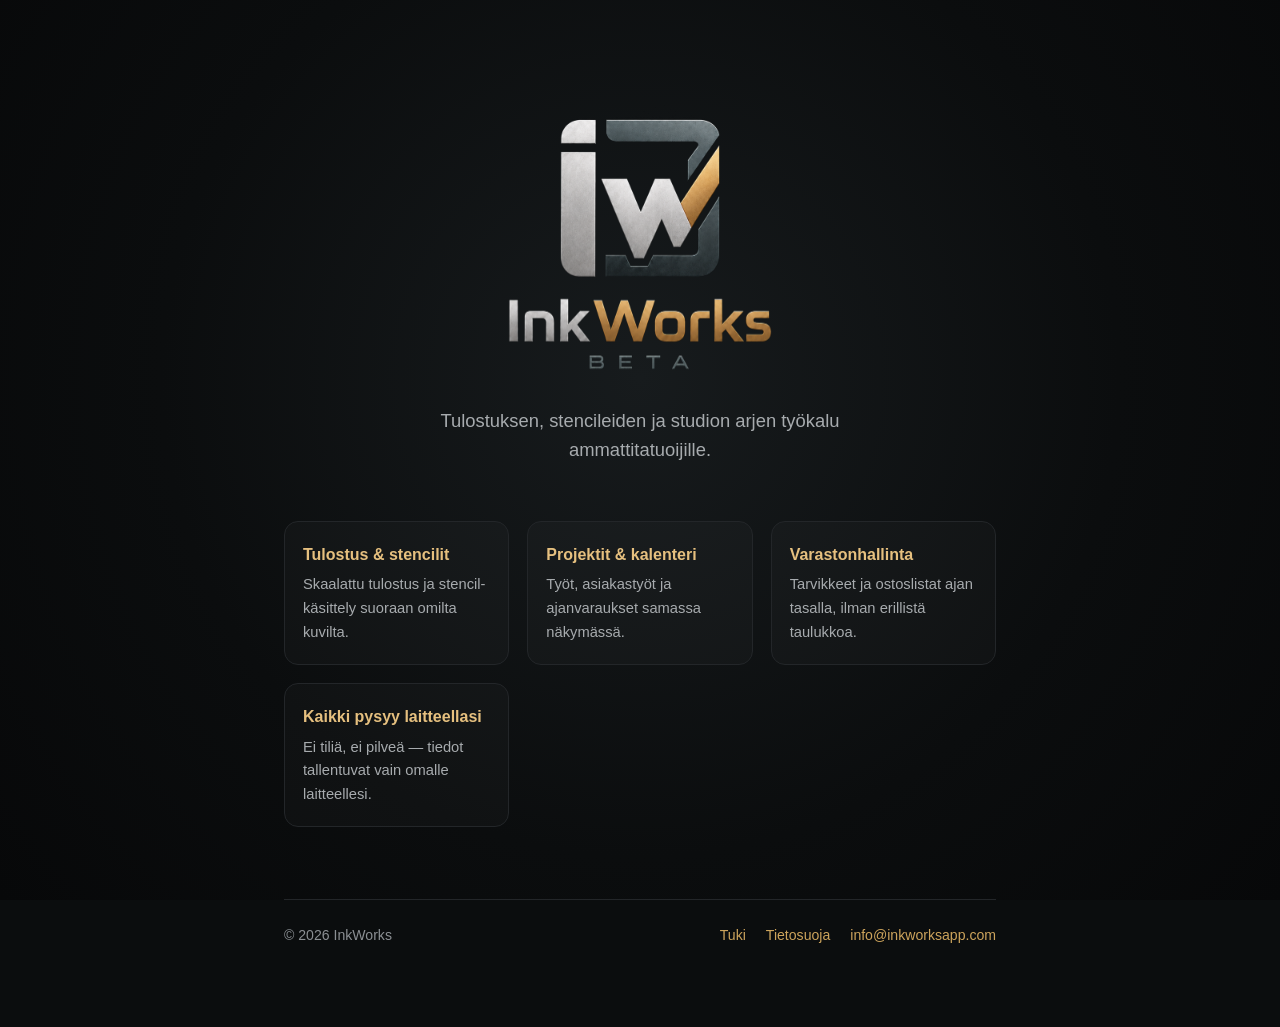
==== index.html @ cb9ce039 "Initial InkWorks support site: home, support, privacy" ====
<!doctype html>
<html lang="fi">
<head>
  <meta charset="utf-8" />
  <meta name="viewport" content="width=device-width, initial-scale=1" />
  <title>InkWorks</title>
  <meta name="description" content="InkWorks on ammattitatuoijan työkalu tulostukseen, stencileihin, projekteihin ja studion arkeen." />
  <link rel="icon" href="assets/logo.png" />
  <link rel="stylesheet" href="assets/style.css" />
</head>
<body>
  <div class="wrap">
    <div class="hero">
      <h1><img class="logo" src="assets/logo.png" alt="InkWorks" /></h1>
      <p class="tagline">
        Tulostuksen, stencileiden ja studion arjen työkalu ammattitatuoijille.
      </p>
    </div>

    <div class="features">
      <div class="feature">
        <h3>Tulostus &amp; stencilit</h3>
        <p>Skaalattu tulostus ja stencil-käsittely suoraan omilta kuvilta.</p>
      </div>
      <div class="feature">
        <h3>Projektit &amp; kalenteri</h3>
        <p>Työt, asiakastyöt ja ajanvaraukset samassa näkymässä.</p>
      </div>
      <div class="feature">
        <h3>Varastonhallinta</h3>
        <p>Tarvikkeet ja ostoslistat ajan tasalla, ilman erillistä taulukkoa.</p>
      </div>
      <div class="feature">
        <h3>Kaikki pysyy laitteellasi</h3>
        <p>Ei tiliä, ei pilveä — tiedot tallentuvat vain omalle laitteellesi.</p>
      </div>
    </div>

    <footer>
      <span>&copy; 2026 InkWorks</span>
      <nav>
        <a href="support.html">Tuki</a>
        <a href="privacy.html">Tietosuoja</a>
        <a href="mailto:info@inkworksapp.com">info@inkworksapp.com</a>
      </nav>
    </footer>
  </div>
</body>
</html>
---- assets/style.css ----
:root {
  --bg-0: #070809;
  --bg-1: #0b0d0e;
  --bg-2: #171b1d;
  --silver: #c9cccf;
  --silver-dim: #8b8f93;
  --gold: #cda45c;
  --gold-bright: #e6c07f;
  --text: #e9e9ea;
  --text-dim: #a7abae;
  --border: #232629;
  --max-width: 760px;
}

* {
  box-sizing: border-box;
}

html {
  background: var(--bg-1);
}

body {
  margin: 0;
  min-height: 100vh;
  color: var(--text);
  font-family: -apple-system, BlinkMacSystemFont, "Segoe UI", Roboto,
    Helvetica, Arial, sans-serif;
  line-height: 1.6;
  background: radial-gradient(
    circle at 50% 42%,
    var(--bg-2) 0%,
    var(--bg-1) 58%,
    var(--bg-0) 100%
  );
  background-attachment: fixed;
}

.wrap {
  max-width: var(--max-width);
  margin: 0 auto;
  padding: 64px 24px 80px;
}

.hero {
  display: flex;
  flex-direction: column;
  align-items: center;
  text-align: center;
  padding: 40px 24px 8px;
}

.hero img.logo {
  width: min(280px, 60vw);
  height: auto;
  animation: logo-in 1.1s cubic-bezier(0.16, 1, 0.3, 1) both;
}

@keyframes logo-in {
  from {
    opacity: 0;
    transform: scale(0.96);
  }
  to {
    opacity: 1;
    transform: scale(1);
  }
}

h1 {
  margin: 0;
  font-size: 0;
}

.tagline {
  margin: 28px 0 0;
  font-size: 1.15rem;
  color: var(--text-dim);
  max-width: 46ch;
}

.features {
  display: grid;
  grid-template-columns: repeat(auto-fit, minmax(180px, 1fr));
  gap: 18px;
  margin: 48px 0 8px;
}

.feature {
  border: 1px solid var(--border);
  border-radius: 14px;
  padding: 20px 18px;
  background: rgba(255, 255, 255, 0.02);
}

.feature h3 {
  margin: 0 0 6px;
  font-size: 1rem;
  color: var(--gold-bright);
  font-weight: 600;
}

.feature p {
  margin: 0;
  font-size: 0.92rem;
  color: var(--text-dim);
}

.page-title {
  font-size: 1.8rem;
  font-weight: 700;
  margin: 0 0 6px;
  color: var(--text);
}

.updated {
  color: var(--silver-dim);
  font-size: 0.9rem;
  margin: 0 0 32px;
}

section.policy-section {
  margin-bottom: 26px;
}

section.policy-section h2 {
  font-size: 1.08rem;
  font-weight: 700;
  color: var(--gold-bright);
  margin: 0 0 8px;
}

section.policy-section p {
  margin: 0;
  color: var(--text-dim);
}

a {
  color: var(--gold);
  text-decoration: none;
}

a:hover {
  color: var(--gold-bright);
  text-decoration: underline;
}

.contact-email {
  display: inline-block;
  margin: 18px 0 4px;
  font-size: 1.3rem;
  font-weight: 600;
  color: var(--gold-bright);
}

.beta-note {
  margin-top: 28px;
  color: var(--text-dim);
  font-size: 0.92rem;
}

footer {
  margin-top: 72px;
  padding-top: 24px;
  border-top: 1px solid var(--border);
  display: flex;
  flex-wrap: wrap;
  gap: 18px;
  justify-content: space-between;
  align-items: center;
  color: var(--silver-dim);
  font-size: 0.88rem;
}

footer nav {
  display: flex;
  gap: 20px;
}

.back-link {
  display: inline-block;
  margin-bottom: 32px;
  font-size: 0.92rem;
  color: var(--silver-dim);
}

.back-link:hover {
  color: var(--gold-bright);
}
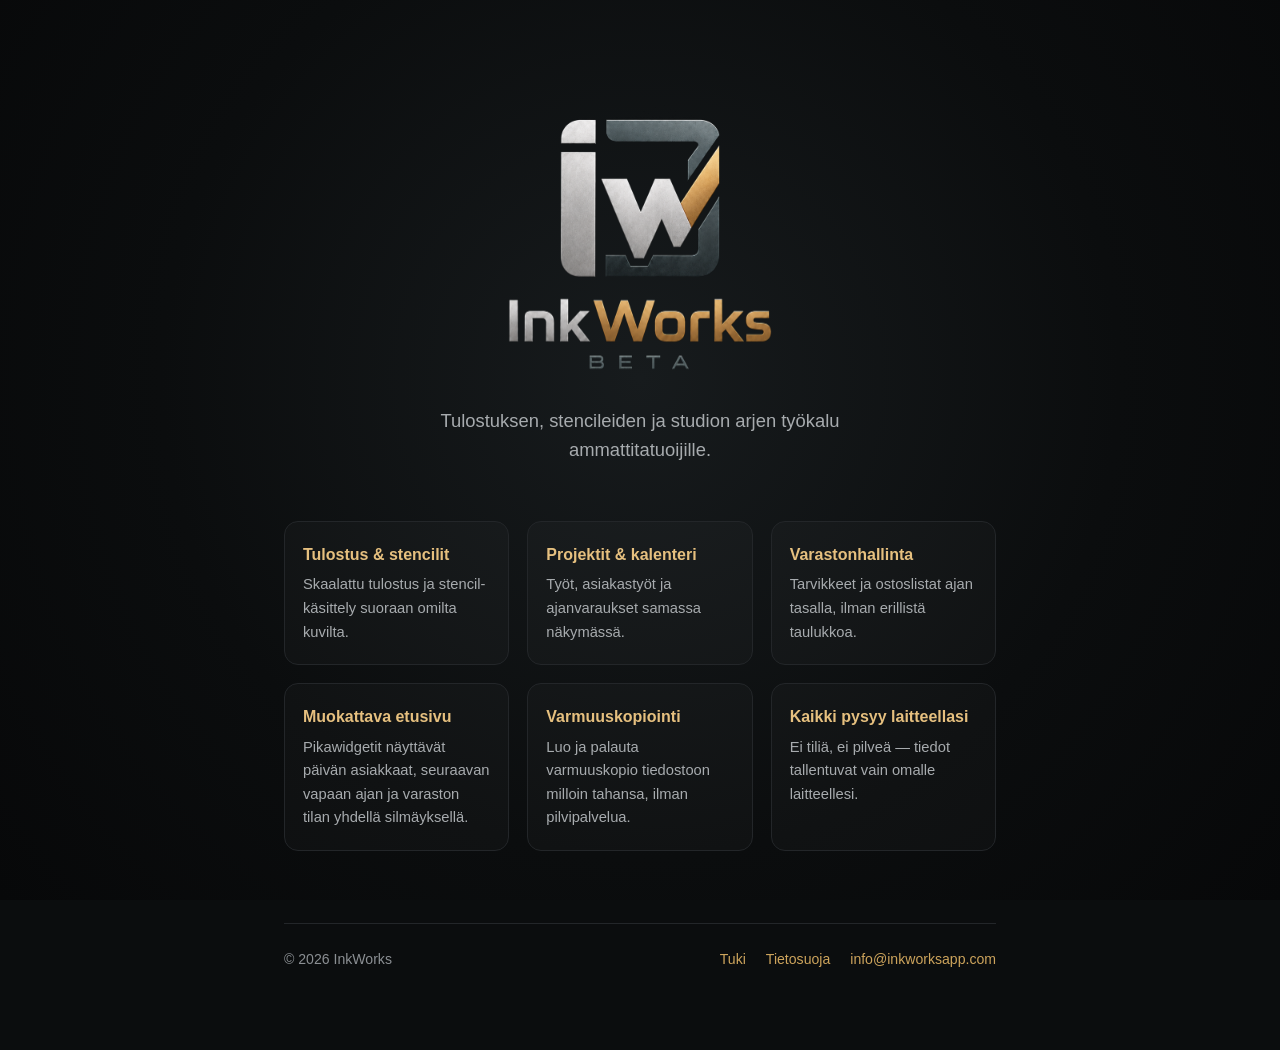
==== commit 5cb3e695: "Add two more feature widgets to home page for a balanced 3x2 grid Co-Authored-By: Claude Sonnet 5 <n" ====
--- a/index.html
+++ b/index.html
@@ -31,6 +31,14 @@
         <p>Tarvikkeet ja ostoslistat ajan tasalla, ilman erillistä taulukkoa.</p>
       </div>
       <div class="feature">
+        <h3>Muokattava etusivu</h3>
+        <p>Pikawidgetit näyttävät päivän asiakkaat, seuraavan vapaan ajan ja varaston tilan yhdellä silmäyksellä.</p>
+      </div>
+      <div class="feature">
+        <h3>Varmuuskopiointi</h3>
+        <p>Luo ja palauta varmuuskopio tiedostoon milloin tahansa, ilman pilvipalvelua.</p>
+      </div>
+      <div class="feature">
         <h3>Kaikki pysyy laitteellasi</h3>
         <p>Ei tiliä, ei pilveä — tiedot tallentuvat vain omalle laitteellesi.</p>
       </div>
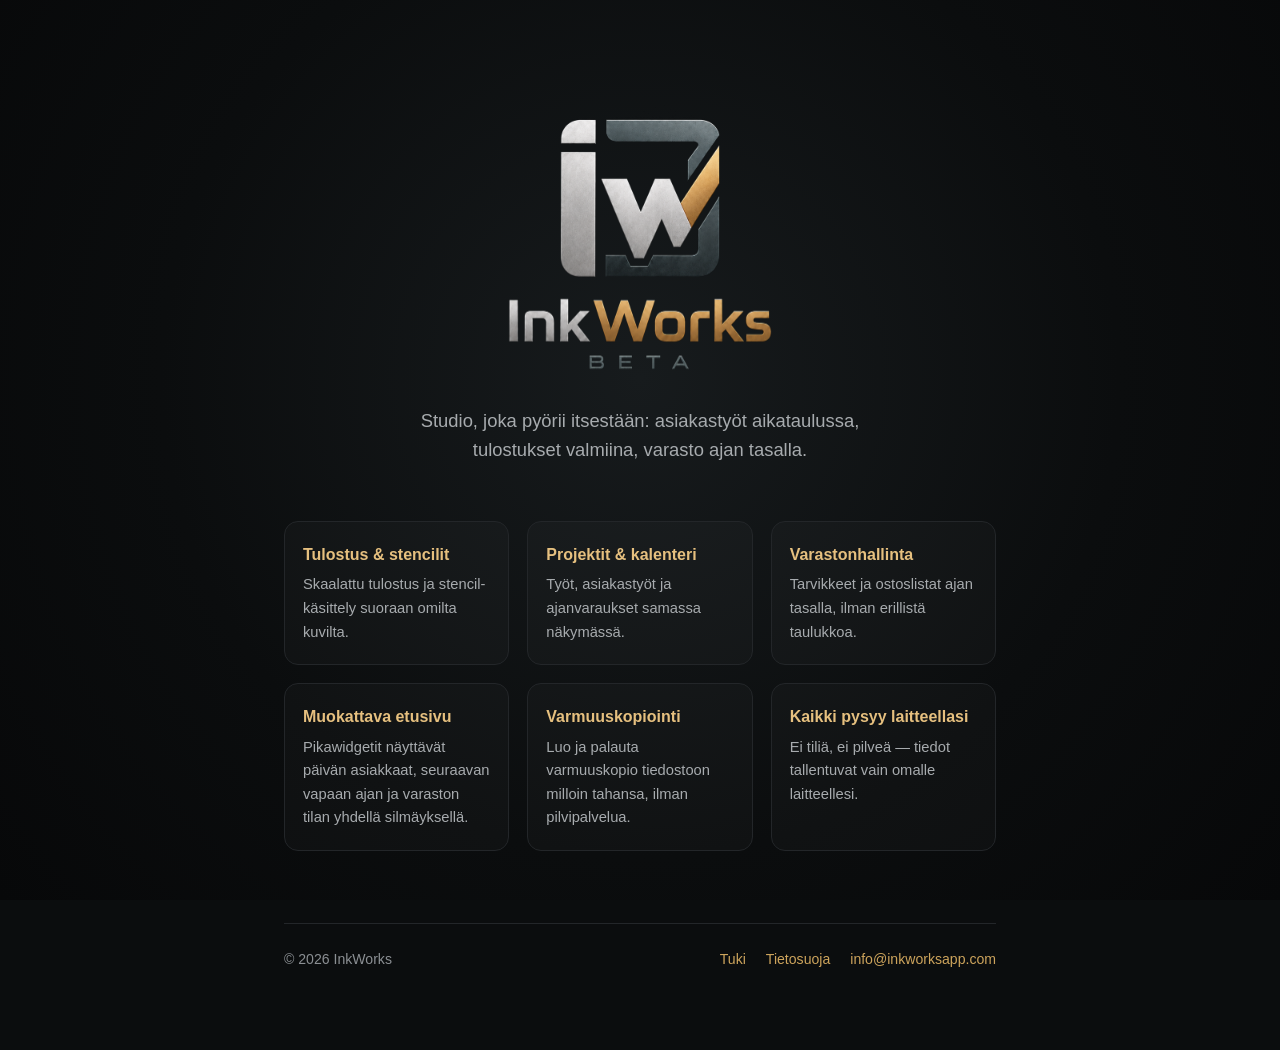
==== commit b58f2dcf: "Update hero tagline to lead with workflow automation framing Co-Authored-By: Claude Sonnet 5 <norepl" ====
--- a/index.html
+++ b/index.html
@@ -13,7 +13,8 @@
     <div class="hero">
       <h1><img class="logo" src="assets/logo.png" alt="InkWorks" /></h1>
       <p class="tagline">
-        Tulostuksen, stencileiden ja studion arjen työkalu ammattitatuoijille.
+        Studio, joka pyörii itsestään: asiakastyöt aikataulussa, tulostukset
+        valmiina, varasto ajan tasalla.
       </p>
     </div>
 
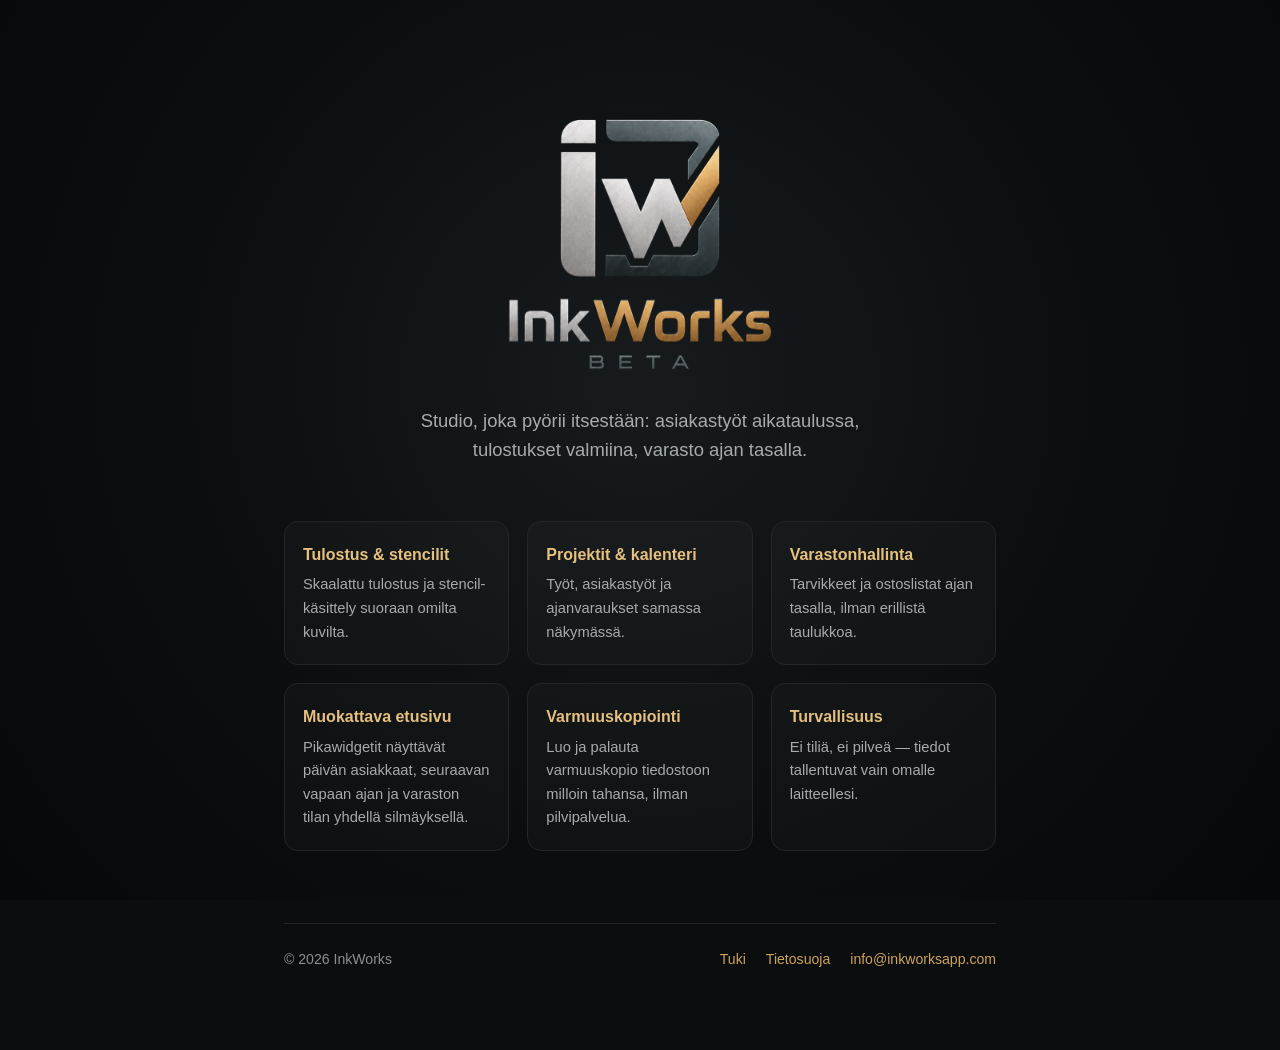
==== commit 0118cee5: "Rename local-storage feature card to Turvallisuus Co-Authored-By: Claude Sonnet 5 <noreply@anthropic" ====
--- a/index.html
+++ b/index.html
@@ -40,7 +40,7 @@
         <p>Luo ja palauta varmuuskopio tiedostoon milloin tahansa, ilman pilvipalvelua.</p>
       </div>
       <div class="feature">
-        <h3>Kaikki pysyy laitteellasi</h3>
+        <h3>Turvallisuus</h3>
         <p>Ei tiliä, ei pilveä — tiedot tallentuvat vain omalle laitteellesi.</p>
       </div>
     </div>
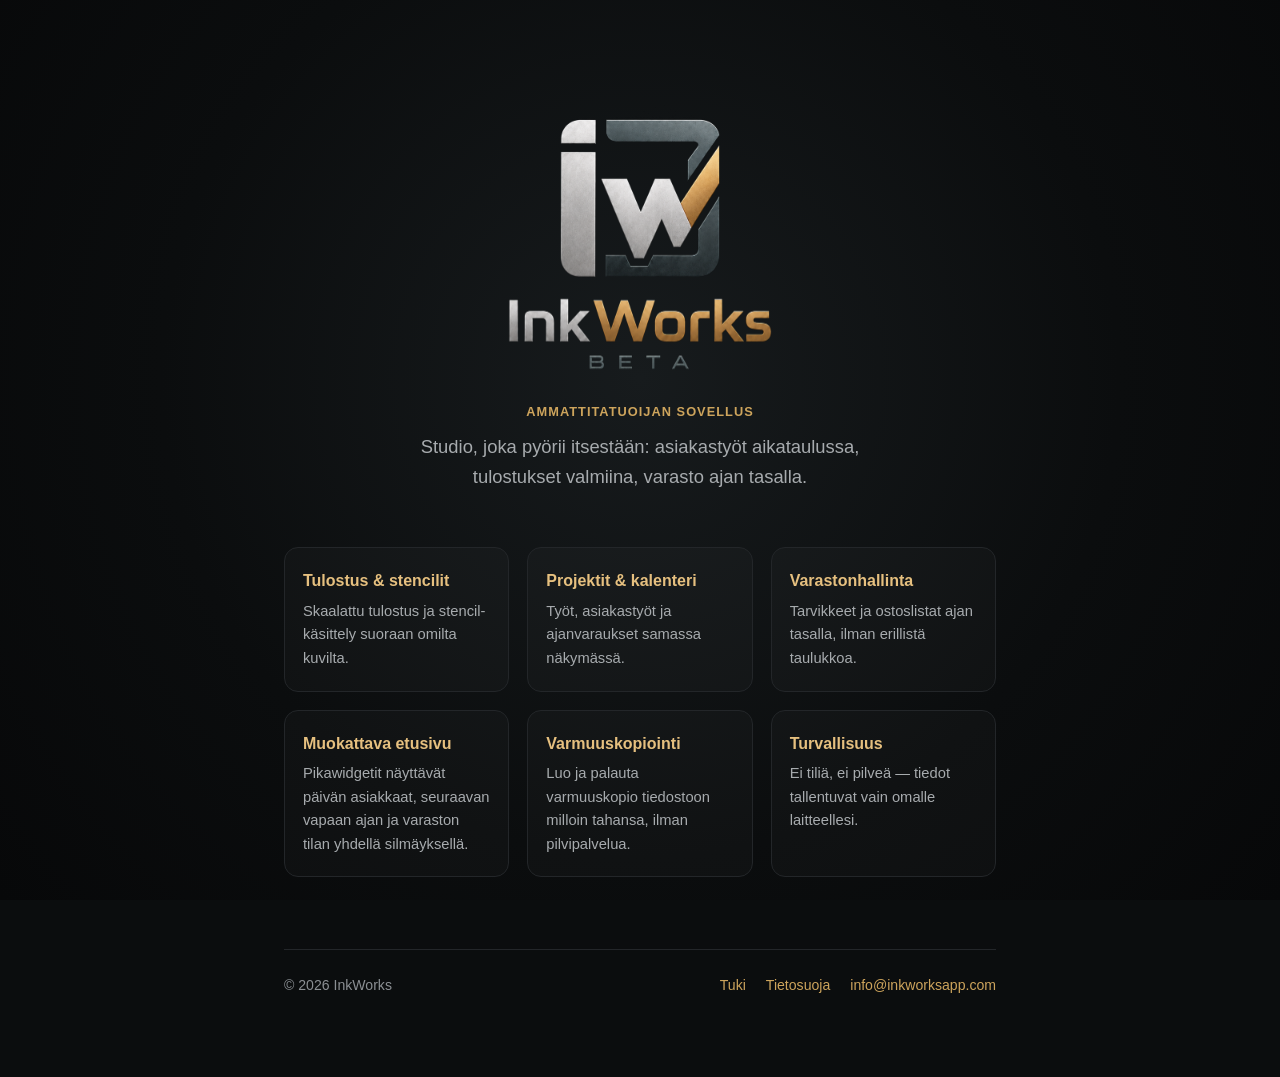
==== commit d1e7a480: "Identify the app as being for tattoo artists on the visible page and tab title Co-Authored-By: Claud" ====
--- a/index.html
+++ b/index.html
@@ -3,7 +3,7 @@
 <head>
   <meta charset="utf-8" />
   <meta name="viewport" content="width=device-width, initial-scale=1" />
-  <title>InkWorks</title>
+  <title>InkWorks — ammattitatuoijan sovellus</title>
   <meta name="description" content="InkWorks on ammattitatuoijan työkalu tulostukseen, stencileihin, projekteihin ja studion arkeen." />
   <link rel="icon" href="assets/logo.png" />
   <link rel="stylesheet" href="assets/style.css" />
@@ -12,6 +12,7 @@
   <div class="wrap">
     <div class="hero">
       <h1><img class="logo" src="assets/logo.png" alt="InkWorks" /></h1>
+      <p class="kicker">Ammattitatuoijan sovellus</p>
       <p class="tagline">
         Studio, joka pyörii itsestään: asiakastyöt aikataulussa, tulostukset
         valmiina, varasto ajan tasalla.
--- a/assets/style.css
+++ b/assets/style.css
@@ -72,8 +72,17 @@
   font-size: 0;
 }
 
+.kicker {
+  margin: 24px 0 0;
+  font-size: 0.8rem;
+  font-weight: 600;
+  letter-spacing: 0.08em;
+  text-transform: uppercase;
+  color: var(--gold);
+}
+
 .tagline {
-  margin: 28px 0 0;
+  margin: 10px 0 0;
   font-size: 1.15rem;
   color: var(--text-dim);
   max-width: 46ch;
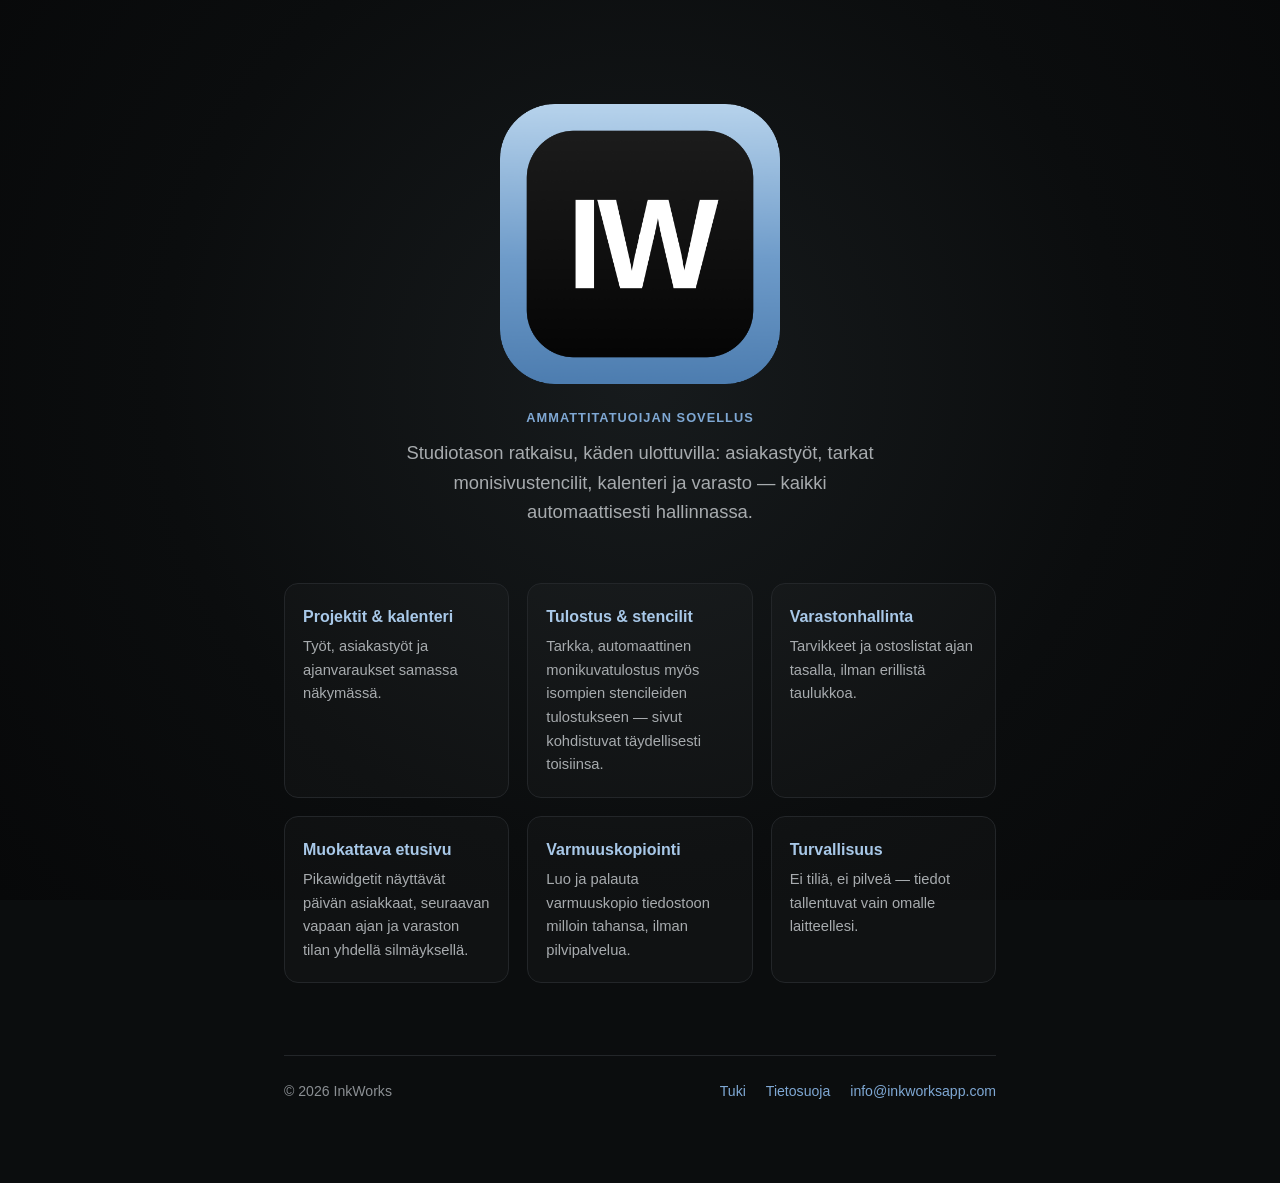
==== commit a25fec34: "Reorder homepage features and sharpen printing/tagline copy Leads with project/client management bef" ====
--- a/index.html
+++ b/index.html
@@ -14,19 +14,20 @@
       <h1><img class="logo" src="assets/logo.png" alt="InkWorks" /></h1>
       <p class="kicker">Ammattitatuoijan sovellus</p>
       <p class="tagline">
-        Studio, joka pyörii itsestään: asiakastyöt aikataulussa, tulostukset
-        valmiina, varasto ajan tasalla.
+        Studiotason ratkaisu, käden ulottuvilla: asiakastyöt, tarkat
+        monisivustencilit, kalenteri ja varasto — kaikki automaattisesti
+        hallinnassa.
       </p>
     </div>
 
     <div class="features">
       <div class="feature">
-        <h3>Tulostus &amp; stencilit</h3>
-        <p>Skaalattu tulostus ja stencil-käsittely suoraan omilta kuvilta.</p>
+        <h3>Projektit &amp; kalenteri</h3>
+        <p>Työt, asiakastyöt ja ajanvaraukset samassa näkymässä.</p>
       </div>
       <div class="feature">
-        <h3>Projektit &amp; kalenteri</h3>
-        <p>Työt, asiakastyöt ja ajanvaraukset samassa näkymässä.</p>
+        <h3>Tulostus &amp; stencilit</h3>
+        <p>Tarkka, automaattinen monikuvatulostus myös isompien stencileiden tulostukseen — sivut kohdistuvat täydellisesti toisiinsa.</p>
       </div>
       <div class="feature">
         <h3>Varastonhallinta</h3>
--- a/assets/style.css
+++ b/assets/style.css
@@ -4,8 +4,8 @@
   --bg-2: #171b1d;
   --silver: #c9cccf;
   --silver-dim: #8b8f93;
-  --gold: #cda45c;
-  --gold-bright: #e6c07f;
+  --blue: #7fa8d4;
+  --blue-bright: #a8c8e8;
   --text: #e9e9ea;
   --text-dim: #a7abae;
   --border: #232629;
@@ -78,7 +78,7 @@
   font-weight: 600;
   letter-spacing: 0.08em;
   text-transform: uppercase;
-  color: var(--gold);
+  color: var(--blue);
 }
 
 .tagline {
@@ -105,7 +105,7 @@
 .feature h3 {
   margin: 0 0 6px;
   font-size: 1rem;
-  color: var(--gold-bright);
+  color: var(--blue-bright);
   font-weight: 600;
 }
 
@@ -135,7 +135,7 @@
 section.policy-section h2 {
   font-size: 1.08rem;
   font-weight: 700;
-  color: var(--gold-bright);
+  color: var(--blue-bright);
   margin: 0 0 8px;
 }
 
@@ -145,12 +145,12 @@
 }
 
 a {
-  color: var(--gold);
+  color: var(--blue);
   text-decoration: none;
 }
 
 a:hover {
-  color: var(--gold-bright);
+  color: var(--blue-bright);
   text-decoration: underline;
 }
 
@@ -159,7 +159,7 @@
   margin: 18px 0 4px;
   font-size: 1.3rem;
   font-weight: 600;
-  color: var(--gold-bright);
+  color: var(--blue-bright);
 }
 
 .beta-note {
@@ -194,5 +194,5 @@
 }
 
 .back-link:hover {
-  color: var(--gold-bright);
+  color: var(--blue-bright);
 }
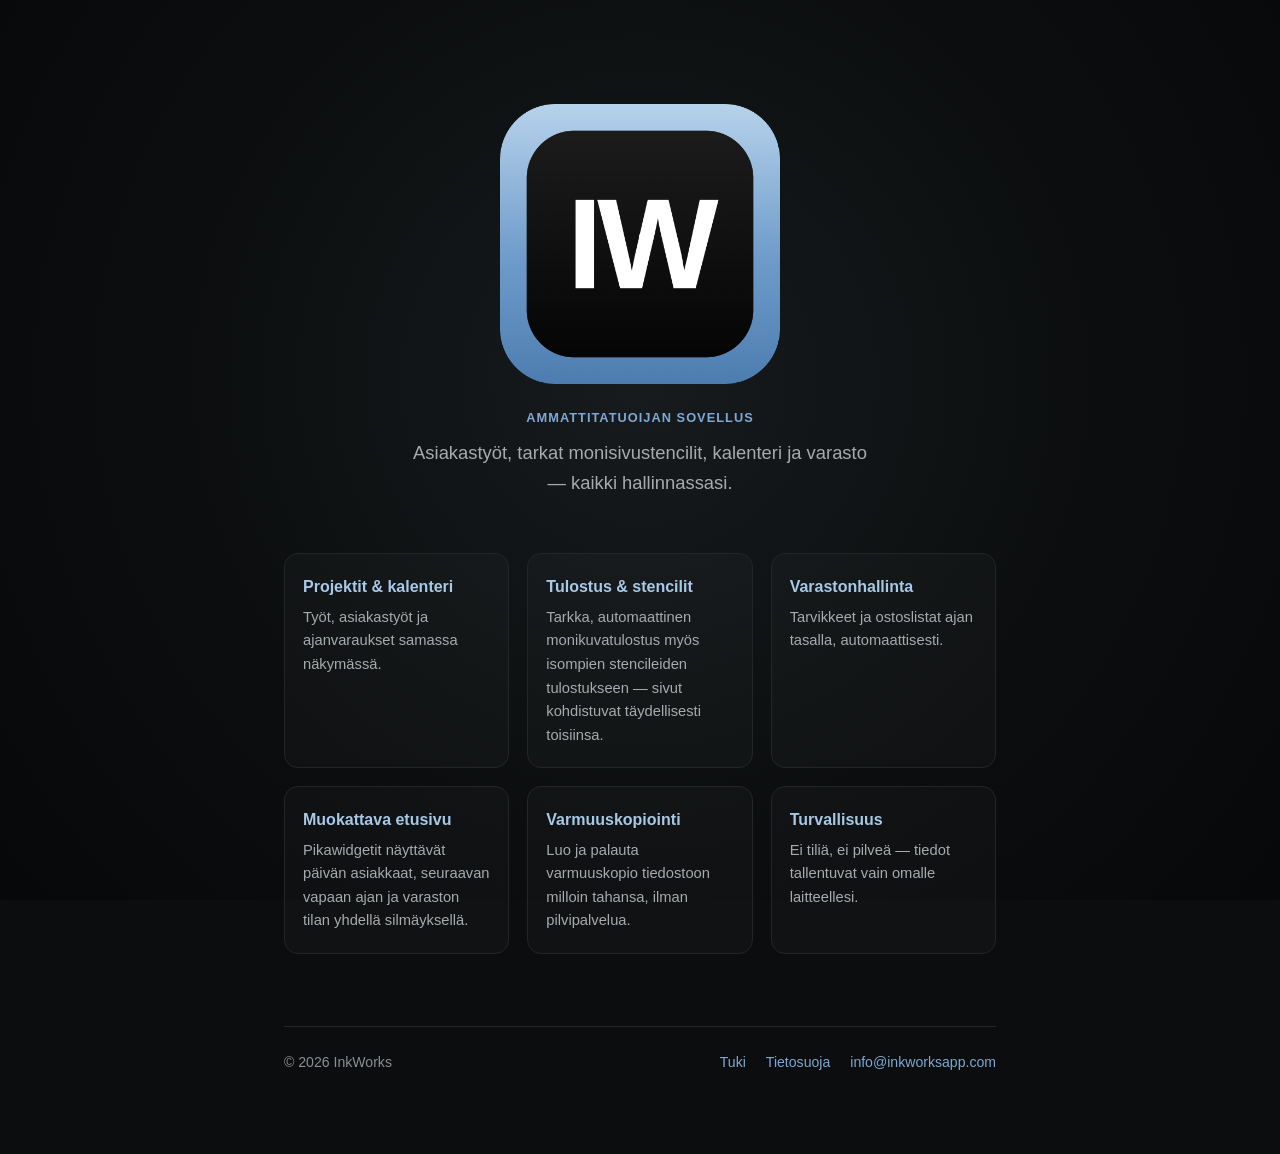
==== commit 9d856bc1: "Tighten tagline and inventory card copy Drops the tagline's opening clause so it reads as a direct l" ====
--- a/index.html
+++ b/index.html
@@ -14,9 +14,8 @@
       <h1><img class="logo" src="assets/logo.png" alt="InkWorks" /></h1>
       <p class="kicker">Ammattitatuoijan sovellus</p>
       <p class="tagline">
-        Studiotason ratkaisu, käden ulottuvilla: asiakastyöt, tarkat
-        monisivustencilit, kalenteri ja varasto — kaikki automaattisesti
-        hallinnassa.
+        Asiakastyöt, tarkat monisivustencilit, kalenteri ja varasto —
+        kaikki hallinnassasi.
       </p>
     </div>
 
@@ -31,7 +30,7 @@
       </div>
       <div class="feature">
         <h3>Varastonhallinta</h3>
-        <p>Tarvikkeet ja ostoslistat ajan tasalla, ilman erillistä taulukkoa.</p>
+        <p>Tarvikkeet ja ostoslistat ajan tasalla, automaattisesti.</p>
       </div>
       <div class="feature">
         <h3>Muokattava etusivu</h3>
